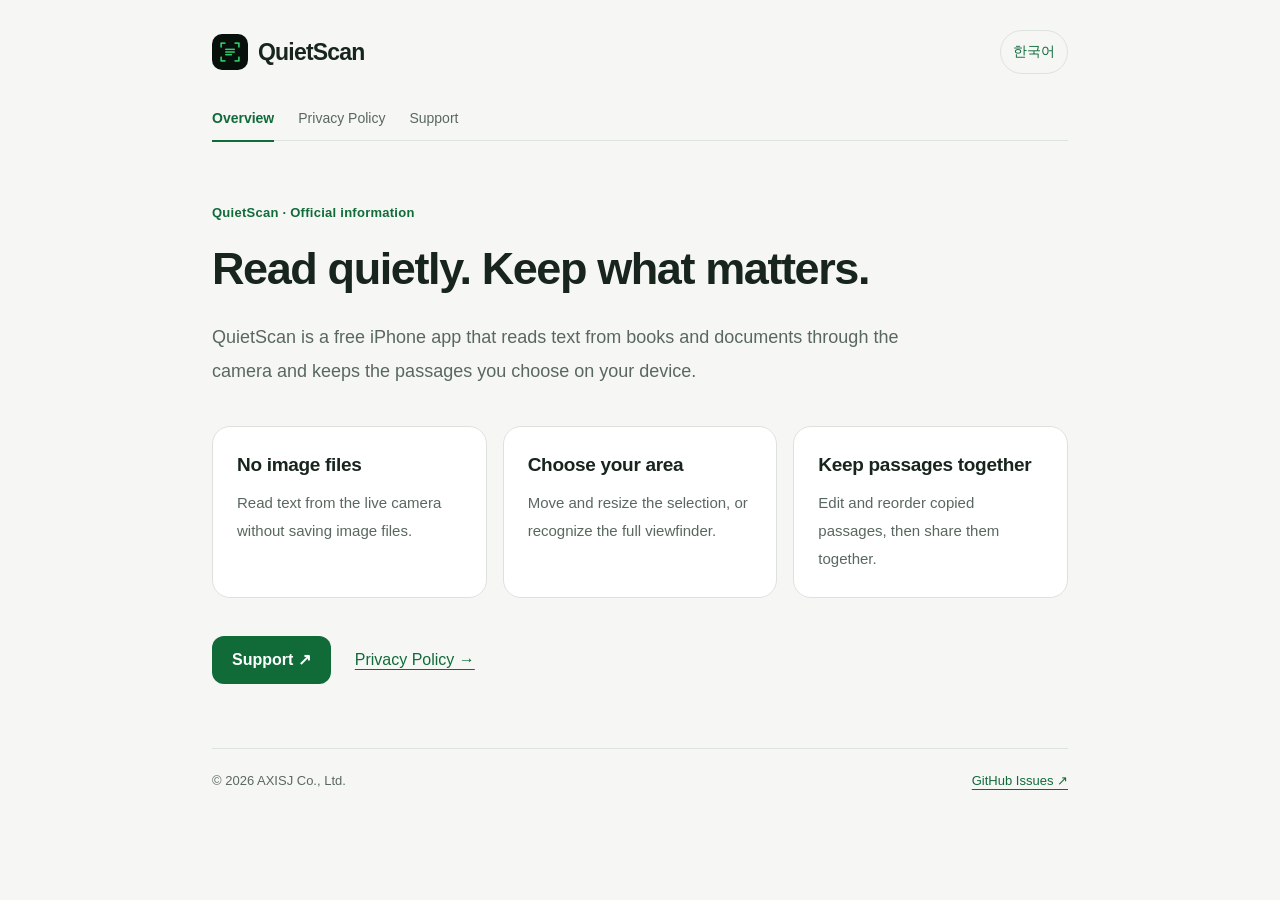
==== en/index.html @ 2fcbca22 "docs: publish QuietScan privacy and support pages" ====
<!doctype html>
<html lang="en">
<head><meta charset="utf-8"><meta name="viewport" content="width=device-width,initial-scale=1"><meta name="color-scheme" content="light dark">
<title>Read quietly. Keep what matters. — QuietScan</title><meta name="description" content="QuietScan is a free iPhone app that reads text from books and documents through the camera and keeps the passages you choose on your device."><link rel="icon" href="../assets/icon.png"><link rel="stylesheet" href="../assets/style.css"></head>
<body><a class="skip" href="#main">Skip to content</a><header><a class="brand" href="index.html"><img src="../assets/icon.png" width="36" height="36" alt="">QuietScan</a><a class="language" href="../index.html" lang="ko">한국어</a></header>
<nav aria-label="Main navigation"><a href="index.html" aria-current="page">Overview</a><a href="privacy.html">Privacy Policy</a><a href="support.html">Support</a></nav><main id="main"><p class="eyebrow">QuietScan · Official information</p><h1>Read quietly. Keep what matters.</h1><p class="lead">QuietScan is a free iPhone app that reads text from books and documents through the camera and keeps the passages you choose on your device.</p><div class="cards"><section class="card"><h2>No image files</h2><p>Read text from the live camera without saving image files.</p></section><section class="card"><h2>Choose your area</h2><p>Move and resize the selection, or recognize the full viewfinder.</p></section><section class="card"><h2>Keep passages together</h2><p>Edit and reorder copied passages, then share them together.</p></section></div><div class="actions"><a class="button" href="support.html">Support ↗</a><a class="secondary" href="privacy.html">Privacy Policy →</a></div></main>
<footer><span>© 2026 AXISJ Co., Ltd.</span><a href="https://github.com/axisj/QuietScan/issues">GitHub Issues ↗</a></footer></body></html>
---- assets/style.css ----
:root{color-scheme:light dark;--bg:#f6f7f5;--paper:#fff;--text:#17251d;--muted:#59685e;--line:#dce3dc;--green:#106b39;--soft:#e6f4e9;font-family:-apple-system,BlinkMacSystemFont,"Segoe UI",sans-serif;background:var(--bg);color:var(--text)}*{box-sizing:border-box}body{max-width:920px;margin:0 auto;padding:0 32px}a{color:var(--green);text-underline-offset:4px}a:hover{text-decoration-thickness:2px}a:focus-visible{outline:3px solid var(--green);outline-offset:5px;border-radius:4px}.skip{position:absolute;left:16px;top:-100px;background:var(--paper);padding:12px;z-index:2}.skip:focus{top:12px}header{display:flex;align-items:center;justify-content:space-between;gap:20px;padding:30px 0 22px}.brand{display:flex;align-items:center;gap:10px;font-size:23px;font-weight:750;letter-spacing:-.8px;color:var(--text);text-decoration:none}.brand img{border-radius:10px}.language{display:inline-flex;align-items:center;min-height:44px;padding:0 12px;border:1px solid var(--line);border-radius:24px;font-size:14px;text-decoration:none}nav{display:flex;gap:24px;border-bottom:1px solid var(--line);flex-wrap:wrap}nav a{padding:14px 0;color:var(--muted);font-size:14px;text-decoration:none}nav a[aria-current]{color:var(--green);box-shadow:0 2px 0 var(--green);font-weight:650}main{padding:60px 0 64px;min-height:65vh}.eyebrow{color:var(--green);font-size:13px;font-weight:650;letter-spacing:.02em;margin:0 0 16px}h1{font-size:clamp(30px,5.2vw,45px);letter-spacing:-1.4px;line-height:1.25;margin:0 0 24px;word-break:keep-all;text-wrap:balance}h2{font-size:19px;line-height:1.5;letter-spacing:-.3px;margin:0 0 10px}p,li{font-size:16px;line-height:1.85;overflow-wrap:anywhere}p{margin:0}.lead{font-size:18px;line-height:1.85;color:var(--muted);max-width:740px}.cards{display:grid;grid-template-columns:repeat(3,1fr);gap:16px;margin:38px 0}.card{padding:24px;background:var(--paper);border:1px solid var(--line);border-radius:18px}.card p{font-size:15px;color:var(--muted)}.actions{display:flex;align-items:center;gap:24px;flex-wrap:wrap}.button{display:inline-flex;align-items:center;justify-content:center;min-height:48px;background:var(--green);color:#fff;padding:10px 20px;border-radius:12px;text-decoration:none;font-weight:600}.secondary{display:inline-flex;align-items:center;min-height:44px}.callout{margin:28px 0 36px;padding:20px 24px;background:var(--soft);border-radius:14px;font-size:17px;line-height:1.75;font-weight:600}.prose{margin-top:32px;max-width:760px}.prose p,.prose li{color:var(--muted)}ol{padding-left:24px;margin:12px 0}li{padding-left:5px;margin:8px 0}.contact{margin-top:40px;padding:28px;background:var(--paper);border:1px solid var(--line);border-radius:18px;line-height:2}.contact p{color:var(--muted);margin-bottom:16px}.contact a:not(.button){display:inline-block;min-height:44px}footer{display:flex;justify-content:space-between;gap:16px;flex-wrap:wrap;padding:24px 0 32px;border-top:1px solid var(--line);font-size:13px;color:var(--muted)}footer a{min-height:32px}@media(max-width:620px){body{padding:0 22px}header{padding-top:22px}nav{gap:22px}main{padding-top:38px}.cards{grid-template-columns:1fr;gap:12px;margin:28px 0}.card{padding:20px}h1{letter-spacing:-.9px}.lead{font-size:17px}.contact{padding:22px}.callout{padding:18px 20px}}@media(prefers-color-scheme:dark){:root{--bg:#111913;--paper:#1a251d;--text:#eef4ef;--muted:#b8c6bc;--line:#344639;--green:#8ae6a8;--soft:#203e2b}.button{color:#102118}}
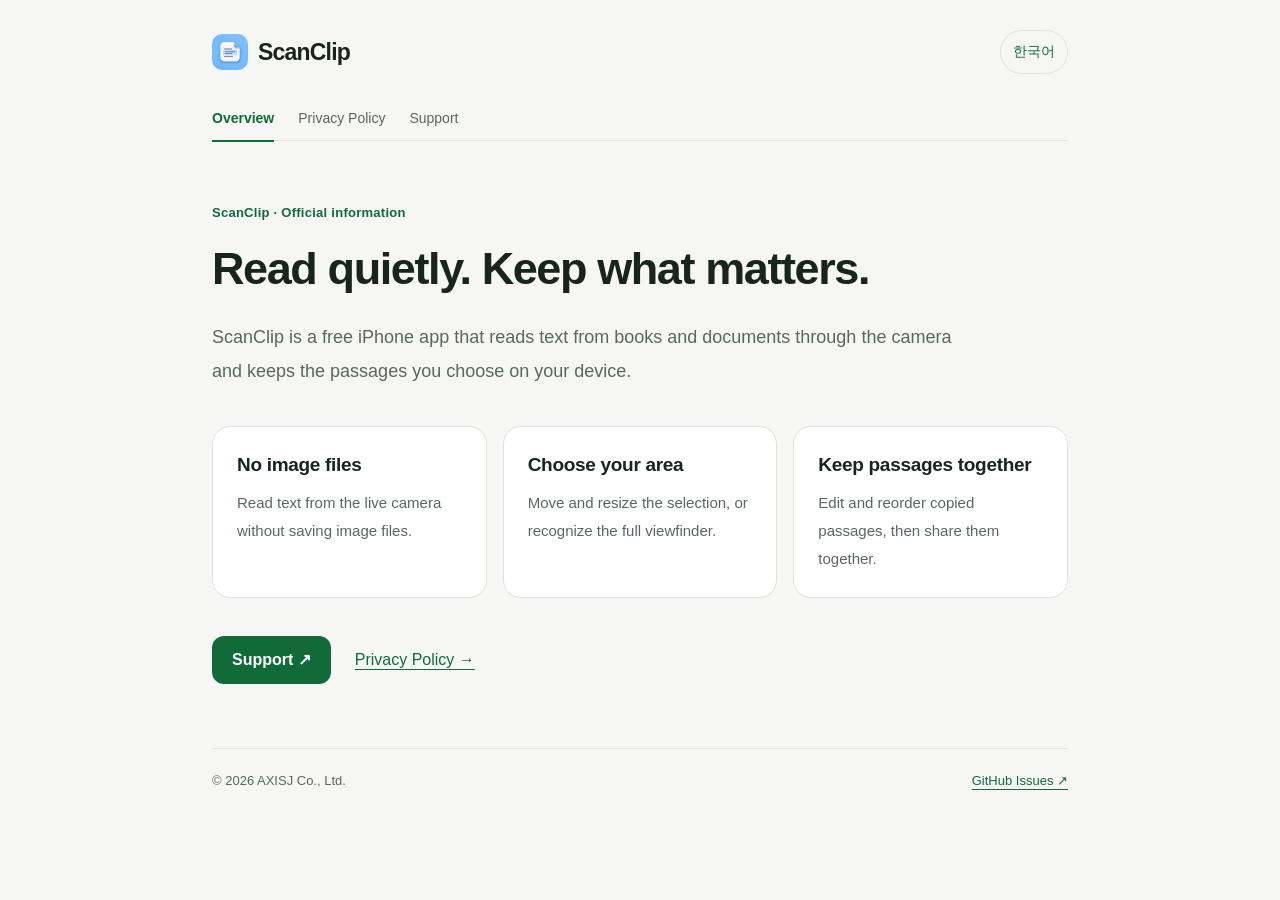
==== commit e38b635a: "Rename QuietScan to ScanClip and update app icon" ====
--- a/en/index.html
+++ b/en/index.html
@@ -1,7 +1,7 @@
 <!doctype html>
 <html lang="en">
 <head><meta charset="utf-8"><meta name="viewport" content="width=device-width,initial-scale=1"><meta name="color-scheme" content="light dark">
-<title>Read quietly. Keep what matters. — QuietScan</title><meta name="description" content="QuietScan is a free iPhone app that reads text from books and documents through the camera and keeps the passages you choose on your device."><link rel="icon" href="../assets/icon.png"><link rel="stylesheet" href="../assets/style.css"></head>
-<body><a class="skip" href="#main">Skip to content</a><header><a class="brand" href="index.html"><img src="../assets/icon.png" width="36" height="36" alt="">QuietScan</a><a class="language" href="../index.html" lang="ko">한국어</a></header>
-<nav aria-label="Main navigation"><a href="index.html" aria-current="page">Overview</a><a href="privacy.html">Privacy Policy</a><a href="support.html">Support</a></nav><main id="main"><p class="eyebrow">QuietScan · Official information</p><h1>Read quietly. Keep what matters.</h1><p class="lead">QuietScan is a free iPhone app that reads text from books and documents through the camera and keeps the passages you choose on your device.</p><div class="cards"><section class="card"><h2>No image files</h2><p>Read text from the live camera without saving image files.</p></section><section class="card"><h2>Choose your area</h2><p>Move and resize the selection, or recognize the full viewfinder.</p></section><section class="card"><h2>Keep passages together</h2><p>Edit and reorder copied passages, then share them together.</p></section></div><div class="actions"><a class="button" href="support.html">Support ↗</a><a class="secondary" href="privacy.html">Privacy Policy →</a></div></main>
-<footer><span>© 2026 AXISJ Co., Ltd.</span><a href="https://github.com/axisj/QuietScan/issues">GitHub Issues ↗</a></footer></body></html>+<title>Read quietly. Keep what matters. — ScanClip</title><meta name="description" content="ScanClip is a free iPhone app that reads text from books and documents through the camera and keeps the passages you choose on your device."><link rel="icon" href="../assets/icon.png"><link rel="stylesheet" href="../assets/style.css"></head>
+<body><a class="skip" href="#main">Skip to content</a><header><a class="brand" href="index.html"><img src="../assets/icon.png" width="36" height="36" alt="">ScanClip</a><a class="language" href="../index.html" lang="ko">한국어</a></header>
+<nav aria-label="Main navigation"><a href="index.html" aria-current="page">Overview</a><a href="privacy.html">Privacy Policy</a><a href="support.html">Support</a></nav><main id="main"><p class="eyebrow">ScanClip · Official information</p><h1>Read quietly. Keep what matters.</h1><p class="lead">ScanClip is a free iPhone app that reads text from books and documents through the camera and keeps the passages you choose on your device.</p><div class="cards"><section class="card"><h2>No image files</h2><p>Read text from the live camera without saving image files.</p></section><section class="card"><h2>Choose your area</h2><p>Move and resize the selection, or recognize the full viewfinder.</p></section><section class="card"><h2>Keep passages together</h2><p>Edit and reorder copied passages, then share them together.</p></section></div><div class="actions"><a class="button" href="support.html">Support ↗</a><a class="secondary" href="privacy.html">Privacy Policy →</a></div></main>
+<footer><span>© 2026 AXISJ Co., Ltd.</span><a href="https://github.com/axisj/ScanClip/issues">GitHub Issues ↗</a></footer></body></html>
